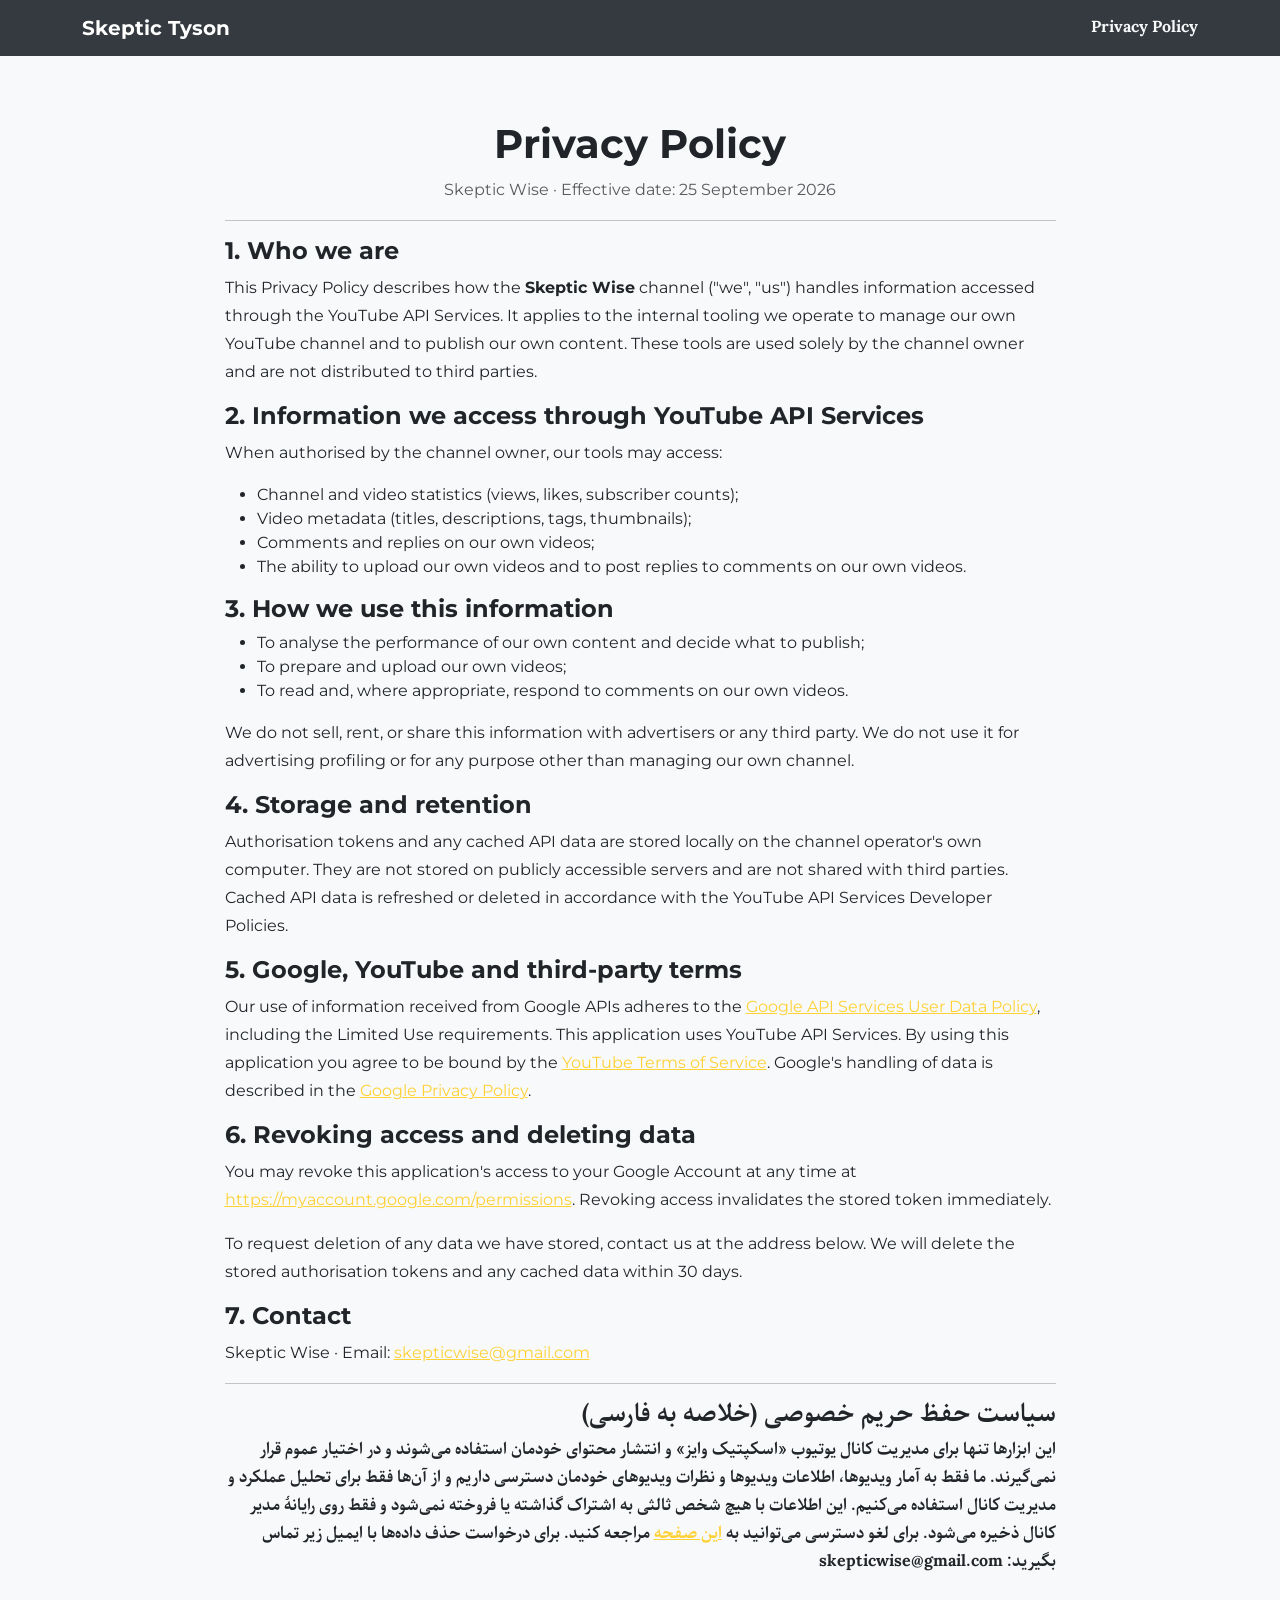
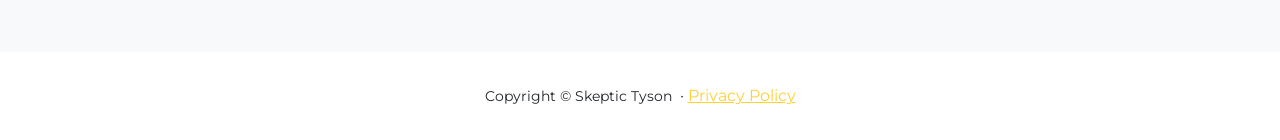
==== privacy.html @ 0bf92f91 "Add Privacy Policy page (YouTube API Services)" ====
<!DOCTYPE html>
<html data-bs-theme="light" lang="en">
<head>
    <meta charset="utf-8">
    <meta name="viewport" content="width=device-width, initial-scale=1.0, shrink-to-fit=no">
    <title>Privacy Policy — Skeptic Wise</title>
    <link rel="canonical" href="https://skepticwise.com/privacy.html">
    <meta name="description" content="Privacy Policy for the Skeptic Wise channel tools and their use of YouTube API Services.">
    <link rel="icon" type="image/png" sizes="32x32" href="assets/img/favicon-32x32.png">
    <link rel="stylesheet" href="assets/bootstrap/css/bootstrap.min.css">
    <link rel="stylesheet" href="https://fonts.googleapis.com/css?family=Montserrat:400,700&amp;display=swap">
    <link rel="stylesheet" href="assets/css/Parastoo.css">
    <link rel="stylesheet" href="assets/fonts/font-awesome.min.css">
</head>
<body>
    <nav class="navbar navbar-dark navbar-expand-lg fixed-top bg-dark">
        <div class="container">
            <a class="navbar-brand" href="index.html" style="font-family: Montserrat, sans-serif;font-weight: bold;">Skeptic Tyson</a>
            <a class="nav-link text-light" href="privacy.html" style="font-family: Parastoo;">Privacy Policy</a>
        </div>
    </nav>

    <section class="bg-light" style="padding-top: 120px; padding-bottom: 60px;">
        <div class="container">
            <div class="row">
                <div class="col-lg-9 mx-auto" dir="ltr" style="font-family: Montserrat, sans-serif;">
                    <h1 class="text-center" style="margin-bottom: 8px;">Privacy Policy</h1>
                    <p class="text-center text-muted">Skeptic Wise · Effective date: 25 September 2026</p>
                    <hr>

                    <h4>1. Who we are</h4>
                    <p>
                        This Privacy Policy describes how the <strong>Skeptic Wise</strong> channel
                        ("we", "us") handles information accessed through the YouTube API Services.
                        It applies to the internal tooling we operate to manage our own YouTube
                        channel and to publish our own content. These tools are used solely by the
                        channel owner and are not distributed to third parties.
                    </p>

                    <h4>2. Information we access through YouTube API Services</h4>
                    <p>When authorised by the channel owner, our tools may access:</p>
                    <ul>
                        <li>Channel and video statistics (views, likes, subscriber counts);</li>
                        <li>Video metadata (titles, descriptions, tags, thumbnails);</li>
                        <li>Comments and replies on our own videos;</li>
                        <li>The ability to upload our own videos and to post replies to comments on our own videos.</li>
                    </ul>

                    <h4>3. How we use this information</h4>
                    <ul>
                        <li>To analyse the performance of our own content and decide what to publish;</li>
                        <li>To prepare and upload our own videos;</li>
                        <li>To read and, where appropriate, respond to comments on our own videos.</li>
                    </ul>
                    <p>
                        We do not sell, rent, or share this information with advertisers or any
                        third party. We do not use it for advertising profiling or for any purpose
                        other than managing our own channel.
                    </p>

                    <h4>4. Storage and retention</h4>
                    <p>
                        Authorisation tokens and any cached API data are stored locally on the
                        channel operator's own computer. They are not stored on publicly accessible
                        servers and are not shared with third parties. Cached API data is refreshed
                        or deleted in accordance with the YouTube API Services Developer Policies.
                    </p>

                    <h4>5. Google, YouTube and third-party terms</h4>
                    <p>
                        Our use of information received from Google APIs adheres to the
                        <a href="https://developers.google.com/terms/api-services-user-data-policy" target="_blank" rel="noopener">
                            Google API Services User Data Policy</a>, including the Limited Use
                        requirements. This application uses YouTube API Services. By using this
                        application you agree to be bound by the
                        <a href="https://www.youtube.com/t/terms" target="_blank" rel="noopener">YouTube Terms of Service</a>.
                        Google's handling of data is described in the
                        <a href="https://policies.google.com/privacy" target="_blank" rel="noopener">Google Privacy Policy</a>.
                    </p>

                    <h4>6. Revoking access and deleting data</h4>
                    <p>
                        You may revoke this application's access to your Google Account at any
                        time at
                        <a href="https://myaccount.google.com/permissions" target="_blank" rel="noopener">
                            https://myaccount.google.com/permissions</a>.
                        Revoking access invalidates the stored token immediately.
                    </p>
                    <p>
                        To request deletion of any data we have stored, contact us at the address
                        below. We will delete the stored authorisation tokens and any cached data
                        within 30 days.
                    </p>

                    <h4>7. Contact</h4>
                    <p>
                        Skeptic Wise · Email:
                        <a href="mailto:skepticwise@gmail.com">skepticwise@gmail.com</a>
                    </p>

                    <hr>
                    <h4 dir="rtl" style="font-family: Parastoo;">سیاست حفظ حریم خصوصی (خلاصه به فارسی)</h4>
                    <div dir="rtl" style="font-family: Parastoo;">
                        <p>
                            این ابزارها تنها برای مدیریت کانال یوتیوب «اسکپتیک وایز» و انتشار محتوای
                            خودمان استفاده می‌شوند و در اختیار عموم قرار نمی‌گیرند. ما فقط به آمار
                            ویدیوها، اطلاعات ویدیوها و نظرات ویدیوهای خودمان دسترسی داریم و از آن‌ها
                            فقط برای تحلیل عملکرد و مدیریت کانال استفاده می‌کنیم. این اطلاعات با هیچ
                            شخص ثالثی به اشتراک گذاشته یا فروخته نمی‌شود و فقط روی رایانهٔ مدیر کانال
                            ذخیره می‌شود. برای لغو دسترسی می‌توانید به
                            <a href="https://myaccount.google.com/permissions" target="_blank" rel="noopener">این صفحه</a>
                            مراجعه کنید. برای درخواست حذف داده‌ها با ایمیل زیر تماس بگیرید:
                            skepticwise@gmail.com
                        </p>
                    </div>
                </div>
            </div>
        </div>
    </section>

    <footer class="text-center" style="padding: 24px 0;">
        <div class="container">
            <span class="copyright">Copyright&nbsp;© Skeptic Tyson</span>
            &nbsp;·&nbsp;<a href="privacy.html">Privacy Policy</a>
        </div>
    </footer>
</body>
</html>
---- assets/css/Parastoo.css ----
@font-face {
	font-family: 'Parastoo';
	src: url(../../assets/fonts/Parastoo-Bold.eot) format('embedded-opentype'),
	url(../../assets/fonts/Parastoo-Bold.eot) format('embedded-opentype'),
	url(../../assets/fonts/Parastoo-Bold.woff) format('woff'),
	url(../../assets/fonts/Parastoo-Bold.ttf) format('truetype');
	font-weight: bold;
	font-style: normal;
	font-display: auto;
}
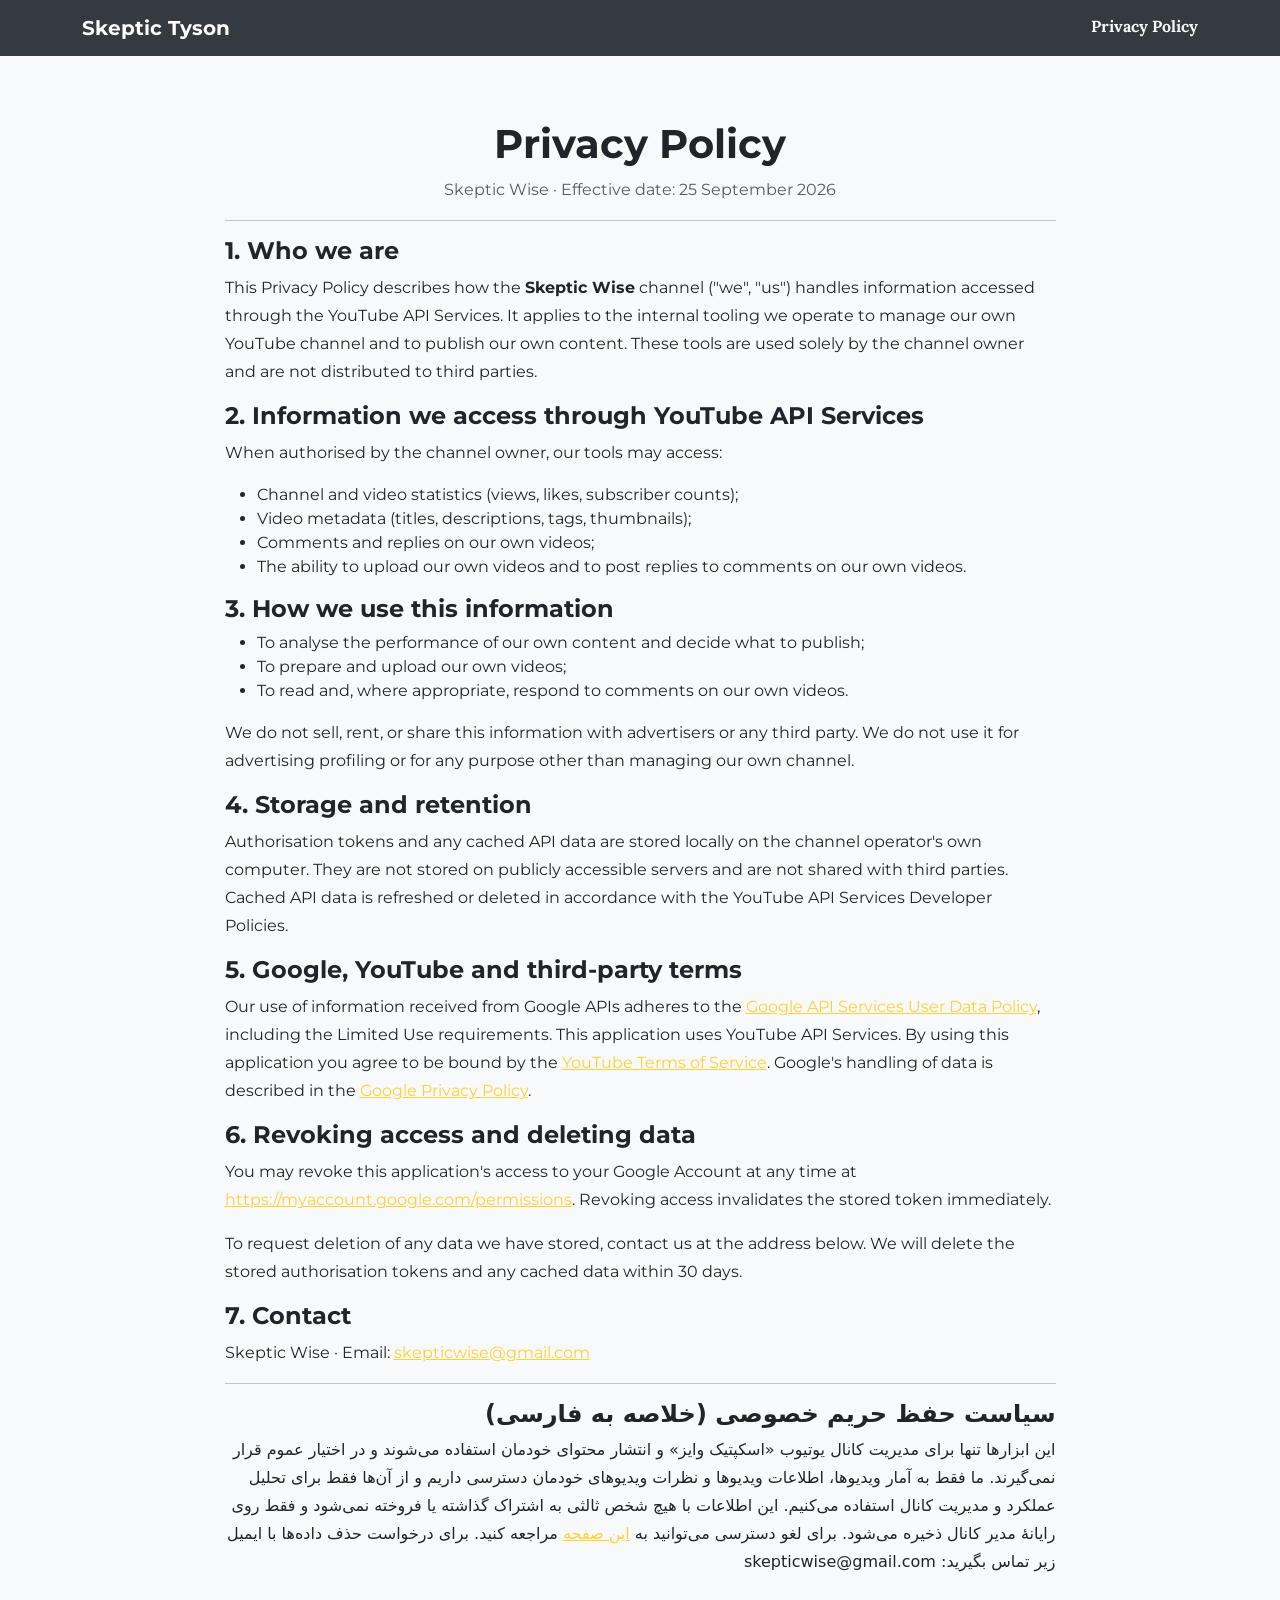
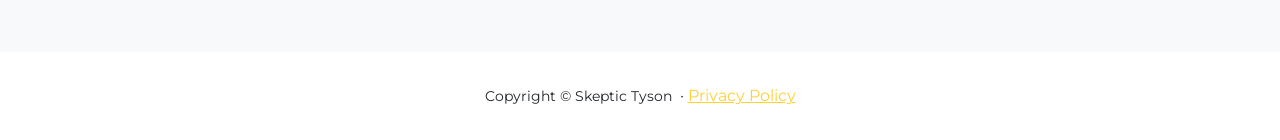
==== commit f33a9e93: "Privacy: use a Persian-capable font stack for the Farsi summary" ====
--- a/privacy.html
+++ b/privacy.html
@@ -9,6 +9,7 @@
     <link rel="icon" type="image/png" sizes="32x32" href="assets/img/favicon-32x32.png">
     <link rel="stylesheet" href="assets/bootstrap/css/bootstrap.min.css">
     <link rel="stylesheet" href="https://fonts.googleapis.com/css?family=Montserrat:400,700&amp;display=swap">
+    <link rel="stylesheet" href="https://fonts.googleapis.com/css?family=Noto+Naskh+Arabic&amp;display=swap">
     <link rel="stylesheet" href="assets/css/Parastoo.css">
     <link rel="stylesheet" href="assets/fonts/font-awesome.min.css">
 </head>
@@ -99,8 +100,8 @@
                     </p>
 
                     <hr>
-                    <h4 dir="rtl" style="font-family: Parastoo;">سیاست حفظ حریم خصوصی (خلاصه به فارسی)</h4>
-                    <div dir="rtl" style="font-family: Parastoo;">
+                    <h4 dir="rtl" style="direction: rtl; font-family: 'Noto Naskh Arabic', 'Vazirmatn', Tahoma, system-ui, sans-serif;">سیاست حفظ حریم خصوصی (خلاصه به فارسی)</h4>
+                    <div dir="rtl" style="direction: rtl; font-family: 'Noto Naskh Arabic', 'Vazirmatn', Tahoma, system-ui, sans-serif; line-height: 2;">
                         <p>
                             این ابزارها تنها برای مدیریت کانال یوتیوب «اسکپتیک وایز» و انتشار محتوای
                             خودمان استفاده می‌شوند و در اختیار عموم قرار نمی‌گیرند. ما فقط به آمار
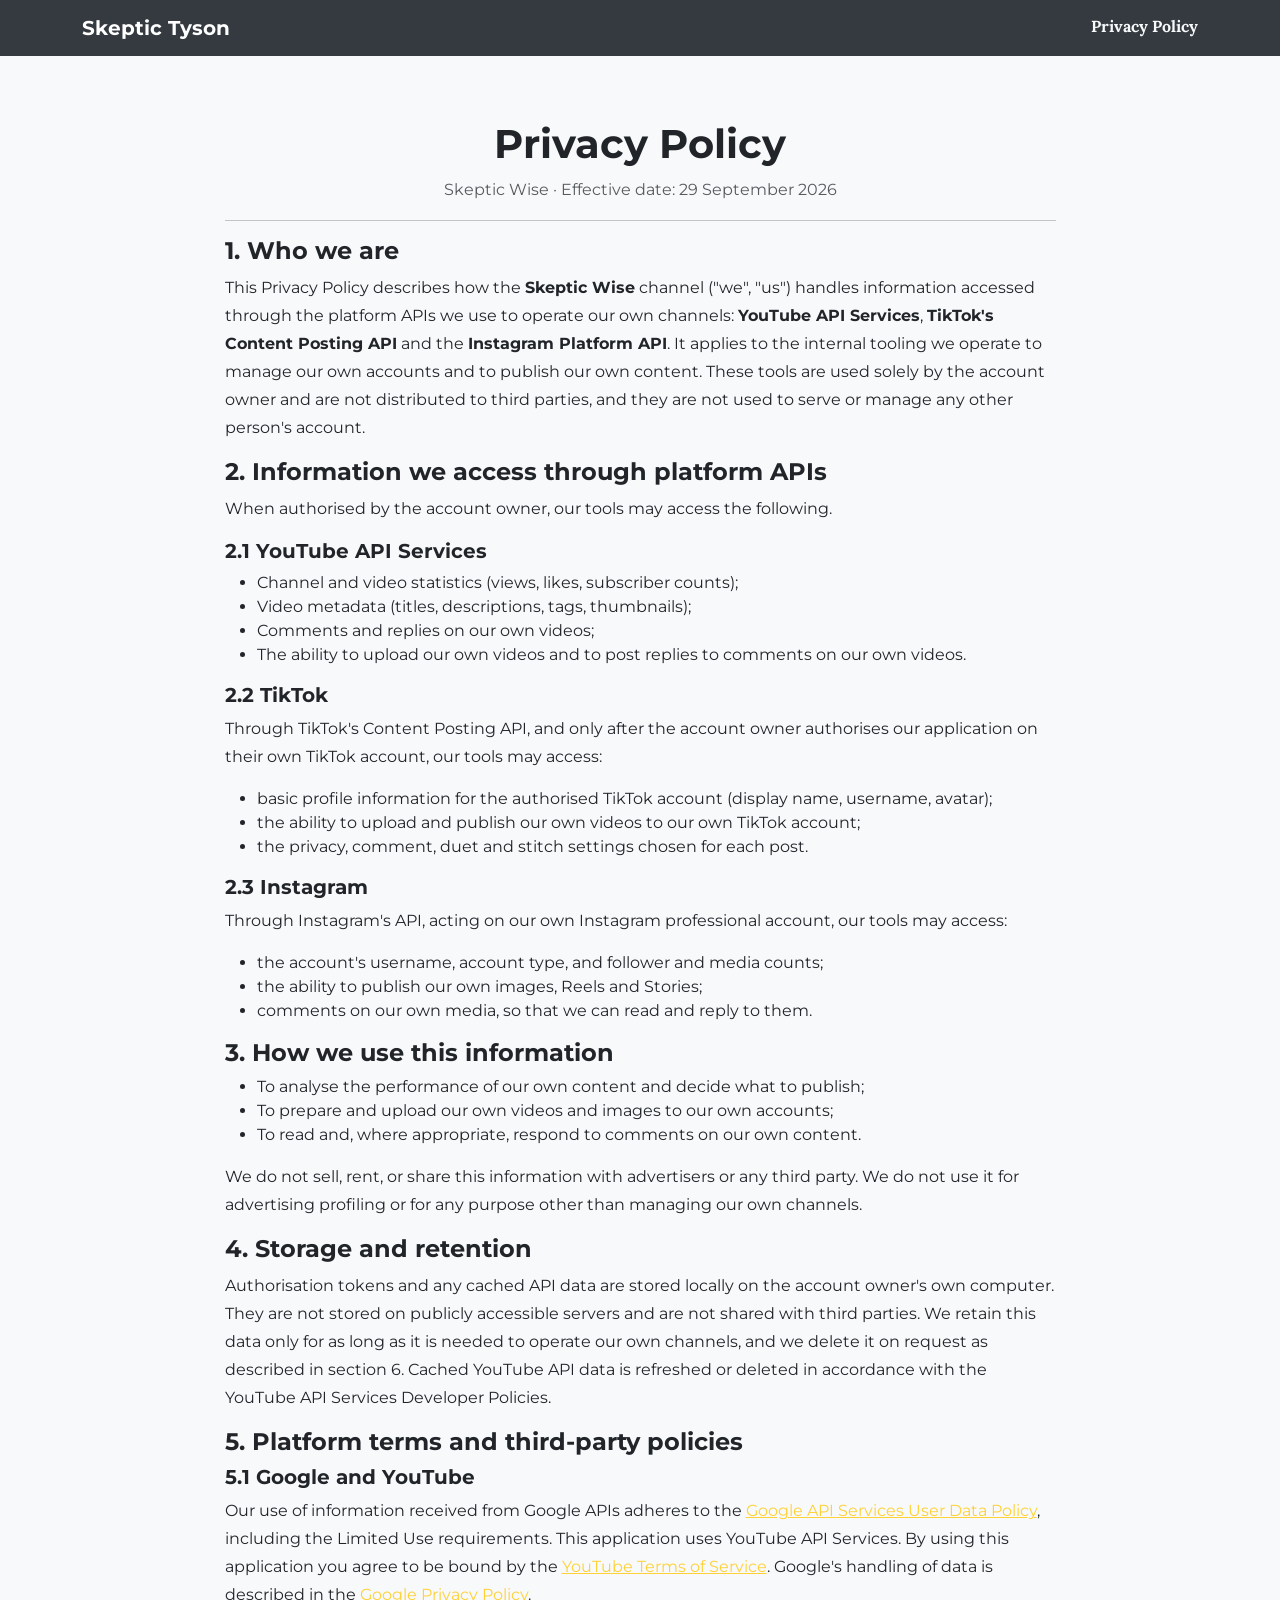
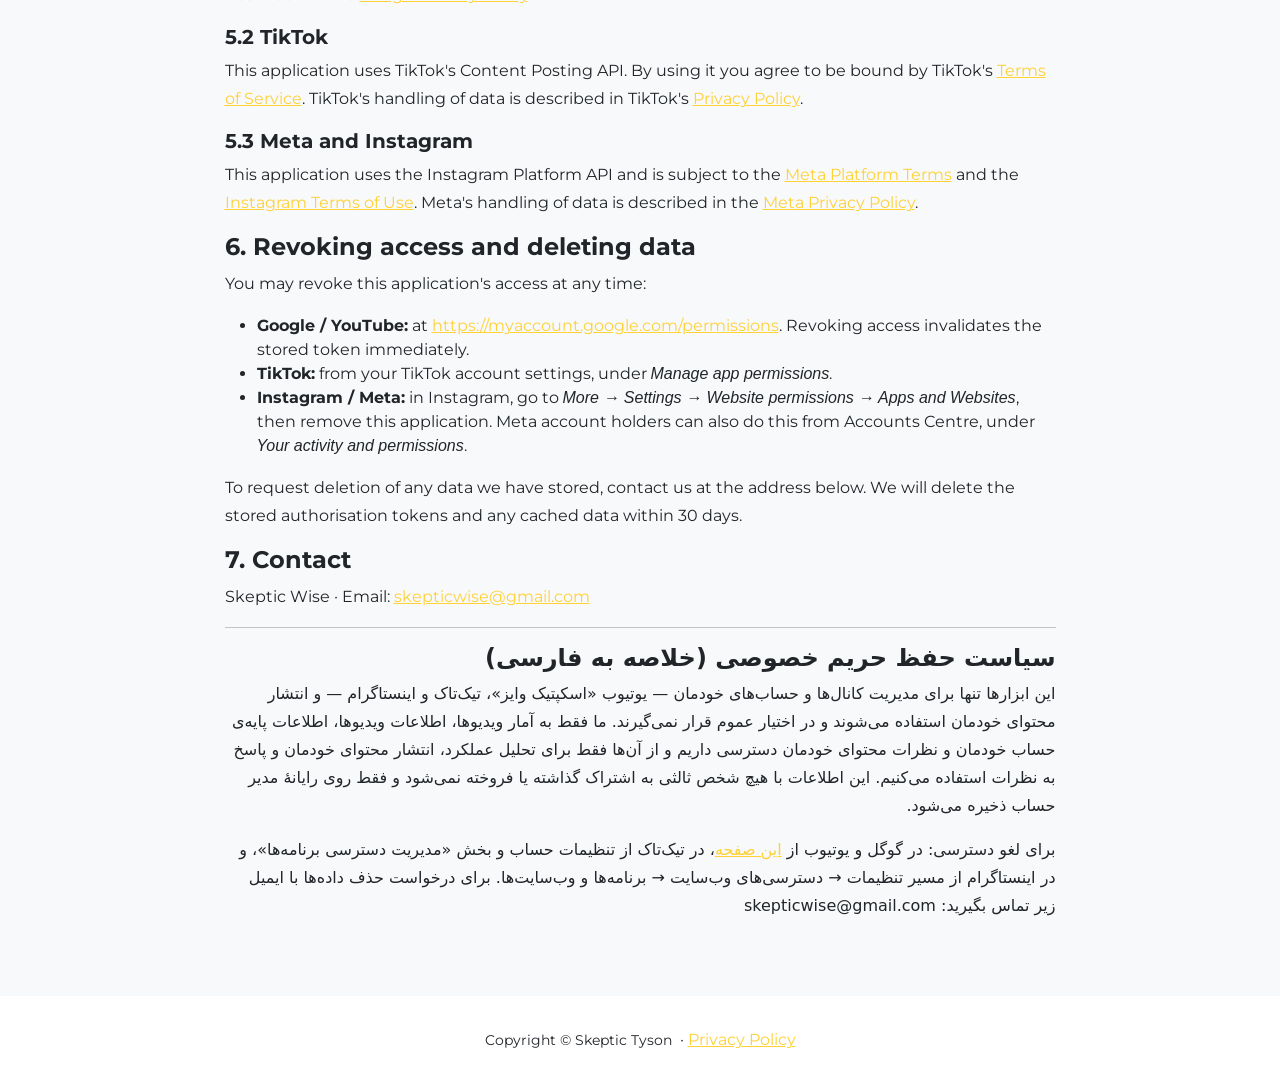
==== commit 88bf81a5: "Update privacy.html: cover TikTok and Instagram APIs (2026-09-29)" ====
--- a/privacy.html
+++ b/privacy.html
@@ -5,7 +5,7 @@
     <meta name="viewport" content="width=device-width, initial-scale=1.0, shrink-to-fit=no">
     <title>Privacy Policy — Skeptic Wise</title>
     <link rel="canonical" href="https://skepticwise.com/privacy.html">
-    <meta name="description" content="Privacy Policy for the Skeptic Wise channel tools and their use of YouTube API Services.">
+    <meta name="description" content="Privacy Policy for the Skeptic Wise channel tools and their use of the YouTube, TikTok and Instagram APIs.">
     <link rel="icon" type="image/png" sizes="32x32" href="assets/img/favicon-32x32.png">
     <link rel="stylesheet" href="assets/bootstrap/css/bootstrap.min.css">
     <link rel="stylesheet" href="https://fonts.googleapis.com/css?family=Montserrat:400,700&amp;display=swap">
@@ -26,20 +26,25 @@
             <div class="row">
                 <div class="col-lg-9 mx-auto" dir="ltr" style="font-family: Montserrat, sans-serif;">
                     <h1 class="text-center" style="margin-bottom: 8px;">Privacy Policy</h1>
-                    <p class="text-center text-muted">Skeptic Wise · Effective date: 25 September 2026</p>
+                    <p class="text-center text-muted">Skeptic Wise · Effective date: 29 September 2026</p>
                     <hr>
 
                     <h4>1. Who we are</h4>
                     <p>
                         This Privacy Policy describes how the <strong>Skeptic Wise</strong> channel
-                        ("we", "us") handles information accessed through the YouTube API Services.
-                        It applies to the internal tooling we operate to manage our own YouTube
-                        channel and to publish our own content. These tools are used solely by the
-                        channel owner and are not distributed to third parties.
+                        ("we", "us") handles information accessed through the platform APIs we use to
+                        operate our own channels: <strong>YouTube API Services</strong>,
+                        <strong>TikTok's Content Posting API</strong> and the
+                        <strong>Instagram Platform API</strong>. It applies to the internal tooling we
+                        operate to manage our own accounts and to publish our own content. These tools
+                        are used solely by the account owner and are not distributed to third parties,
+                        and they are not used to serve or manage any other person's account.
                     </p>
 
-                    <h4>2. Information we access through YouTube API Services</h4>
-                    <p>When authorised by the channel owner, our tools may access:</p>
+                    <h4>2. Information we access through platform APIs</h4>
+                    <p>When authorised by the account owner, our tools may access the following.</p>
+
+                    <h5>2.1 YouTube API Services</h5>
                     <ul>
                         <li>Channel and video statistics (views, likes, subscriber counts);</li>
                         <li>Video metadata (titles, descriptions, tags, thumbnails);</li>
@@ -47,27 +52,54 @@
                         <li>The ability to upload our own videos and to post replies to comments on our own videos.</li>
                     </ul>
 
+                    <h5>2.2 TikTok</h5>
+                    <p>
+                        Through TikTok's Content Posting API, and only after the account owner
+                        authorises our application on their own TikTok account, our tools may access:
+                    </p>
+                    <ul>
+                        <li>basic profile information for the authorised TikTok account (display name,
+                            username, avatar);</li>
+                        <li>the ability to upload and publish our own videos to our own TikTok account;</li>
+                        <li>the privacy, comment, duet and stitch settings chosen for each post.</li>
+                    </ul>
+
+                    <h5>2.3 Instagram</h5>
+                    <p>
+                        Through Instagram's API, acting on our own Instagram professional account,
+                        our tools may access:
+                    </p>
+                    <ul>
+                        <li>the account's username, account type, and follower and media counts;</li>
+                        <li>the ability to publish our own images, Reels and Stories;</li>
+                        <li>comments on our own media, so that we can read and reply to them.</li>
+                    </ul>
+
                     <h4>3. How we use this information</h4>
                     <ul>
                         <li>To analyse the performance of our own content and decide what to publish;</li>
-                        <li>To prepare and upload our own videos;</li>
-                        <li>To read and, where appropriate, respond to comments on our own videos.</li>
+                        <li>To prepare and upload our own videos and images to our own accounts;</li>
+                        <li>To read and, where appropriate, respond to comments on our own content.</li>
                     </ul>
                     <p>
                         We do not sell, rent, or share this information with advertisers or any
                         third party. We do not use it for advertising profiling or for any purpose
-                        other than managing our own channel.
+                        other than managing our own channels.
                     </p>
 
                     <h4>4. Storage and retention</h4>
                     <p>
                         Authorisation tokens and any cached API data are stored locally on the
-                        channel operator's own computer. They are not stored on publicly accessible
-                        servers and are not shared with third parties. Cached API data is refreshed
-                        or deleted in accordance with the YouTube API Services Developer Policies.
+                        account owner's own computer. They are not stored on publicly accessible
+                        servers and are not shared with third parties. We retain this data only for as
+                        long as it is needed to operate our own channels, and we delete it on request
+                        as described in section 6. Cached YouTube API data is refreshed or deleted in
+                        accordance with the YouTube API Services Developer Policies.
                     </p>
 
-                    <h4>5. Google, YouTube and third-party terms</h4>
+                    <h4>5. Platform terms and third-party policies</h4>
+
+                    <h5>5.1 Google and YouTube</h5>
                     <p>
                         Our use of information received from Google APIs adheres to the
                         <a href="https://developers.google.com/terms/api-services-user-data-policy" target="_blank" rel="noopener">
@@ -79,14 +111,45 @@
                         <a href="https://policies.google.com/privacy" target="_blank" rel="noopener">Google Privacy Policy</a>.
                     </p>
 
+                    <h5>5.2 TikTok</h5>
+                    <p>
+                        This application uses TikTok's Content Posting API. By using it you agree to
+                        be bound by TikTok's
+                        <a href="https://www.tiktok.com/legal/terms-of-service" target="_blank" rel="noopener">Terms of Service</a>.
+                        TikTok's handling of data is described in TikTok's
+                        <a href="https://www.tiktok.com/legal/privacy-policy" target="_blank" rel="noopener">Privacy Policy</a>.
+                    </p>
+
+                    <h5>5.3 Meta and Instagram</h5>
+                    <p>
+                        This application uses the Instagram Platform API and is subject to the
+                        <a href="https://developers.facebook.com/terms/" target="_blank" rel="noopener">Meta Platform Terms</a>
+                        and the
+                        <a href="https://help.instagram.com/581066165581870" target="_blank" rel="noopener">Instagram Terms of Use</a>.
+                        Meta's handling of data is described in the
+                        <a href="https://www.facebook.com/privacy/policy/" target="_blank" rel="noopener">Meta Privacy Policy</a>.
+                    </p>
+
                     <h4>6. Revoking access and deleting data</h4>
-                    <p>
-                        You may revoke this application's access to your Google Account at any
-                        time at
-                        <a href="https://myaccount.google.com/permissions" target="_blank" rel="noopener">
-                            https://myaccount.google.com/permissions</a>.
-                        Revoking access invalidates the stored token immediately.
-                    </p>
+                    <p>You may revoke this application's access at any time:</p>
+                    <ul>
+                        <li>
+                            <strong>Google / YouTube:</strong> at
+                            <a href="https://myaccount.google.com/permissions" target="_blank" rel="noopener">
+                                https://myaccount.google.com/permissions</a>. Revoking access
+                            invalidates the stored token immediately.
+                        </li>
+                        <li>
+                            <strong>TikTok:</strong> from your TikTok account settings, under
+                            <em>Manage app permissions</em>.
+                        </li>
+                        <li>
+                            <strong>Instagram / Meta:</strong> in Instagram, go to
+                            <em>More → Settings → Website permissions → Apps and Websites</em>, then
+                            remove this application. Meta account holders can also do this from
+                            Accounts Centre, under <em>Your activity and permissions</em>.
+                        </li>
+                    </ul>
                     <p>
                         To request deletion of any data we have stored, contact us at the address
                         below. We will delete the stored authorisation tokens and any cached data
@@ -103,14 +166,20 @@
                     <h4 dir="rtl" style="direction: rtl; font-family: 'Noto Naskh Arabic', 'Vazirmatn', Tahoma, system-ui, sans-serif;">سیاست حفظ حریم خصوصی (خلاصه به فارسی)</h4>
                     <div dir="rtl" style="direction: rtl; font-family: 'Noto Naskh Arabic', 'Vazirmatn', Tahoma, system-ui, sans-serif; line-height: 2;">
                         <p>
-                            این ابزارها تنها برای مدیریت کانال یوتیوب «اسکپتیک وایز» و انتشار محتوای
-                            خودمان استفاده می‌شوند و در اختیار عموم قرار نمی‌گیرند. ما فقط به آمار
-                            ویدیوها، اطلاعات ویدیوها و نظرات ویدیوهای خودمان دسترسی داریم و از آن‌ها
-                            فقط برای تحلیل عملکرد و مدیریت کانال استفاده می‌کنیم. این اطلاعات با هیچ
-                            شخص ثالثی به اشتراک گذاشته یا فروخته نمی‌شود و فقط روی رایانهٔ مدیر کانال
-                            ذخیره می‌شود. برای لغو دسترسی می‌توانید به
-                            <a href="https://myaccount.google.com/permissions" target="_blank" rel="noopener">این صفحه</a>
-                            مراجعه کنید. برای درخواست حذف داده‌ها با ایمیل زیر تماس بگیرید:
+                            این ابزارها تنها برای مدیریت کانال‌ها و حساب‌های خودمان — یوتیوب
+                            «اسکپتیک وایز»، تیک‌تاک و اینستاگرام — و انتشار محتوای خودمان استفاده
+                            می‌شوند و در اختیار عموم قرار نمی‌گیرند. ما فقط به آمار ویدیوها، اطلاعات
+                            ویدیوها، اطلاعات پایه‌ی حساب خودمان و نظرات محتوای خودمان دسترسی داریم و از
+                            آن‌ها فقط برای تحلیل عملکرد، انتشار محتوای خودمان و پاسخ به نظرات استفاده
+                            می‌کنیم. این اطلاعات با هیچ شخص ثالثی به اشتراک گذاشته یا فروخته نمی‌شود و
+                            فقط روی رایانهٔ مدیر حساب ذخیره می‌شود.
+                        </p>
+                        <p>
+                            برای لغو دسترسی: در گوگل و یوتیوب از
+                            <a href="https://myaccount.google.com/permissions" target="_blank" rel="noopener">این صفحه</a>،
+                            در تیک‌تاک از تنظیمات حساب و بخش «مدیریت دسترسی برنامه‌ها»، و در
+                            اینستاگرام از مسیر تنظیمات → دسترسی‌های وب‌سایت → برنامه‌ها و وب‌سایت‌ها.
+                            برای درخواست حذف داده‌ها با ایمیل زیر تماس بگیرید:
                             skepticwise@gmail.com
                         </p>
                     </div>
